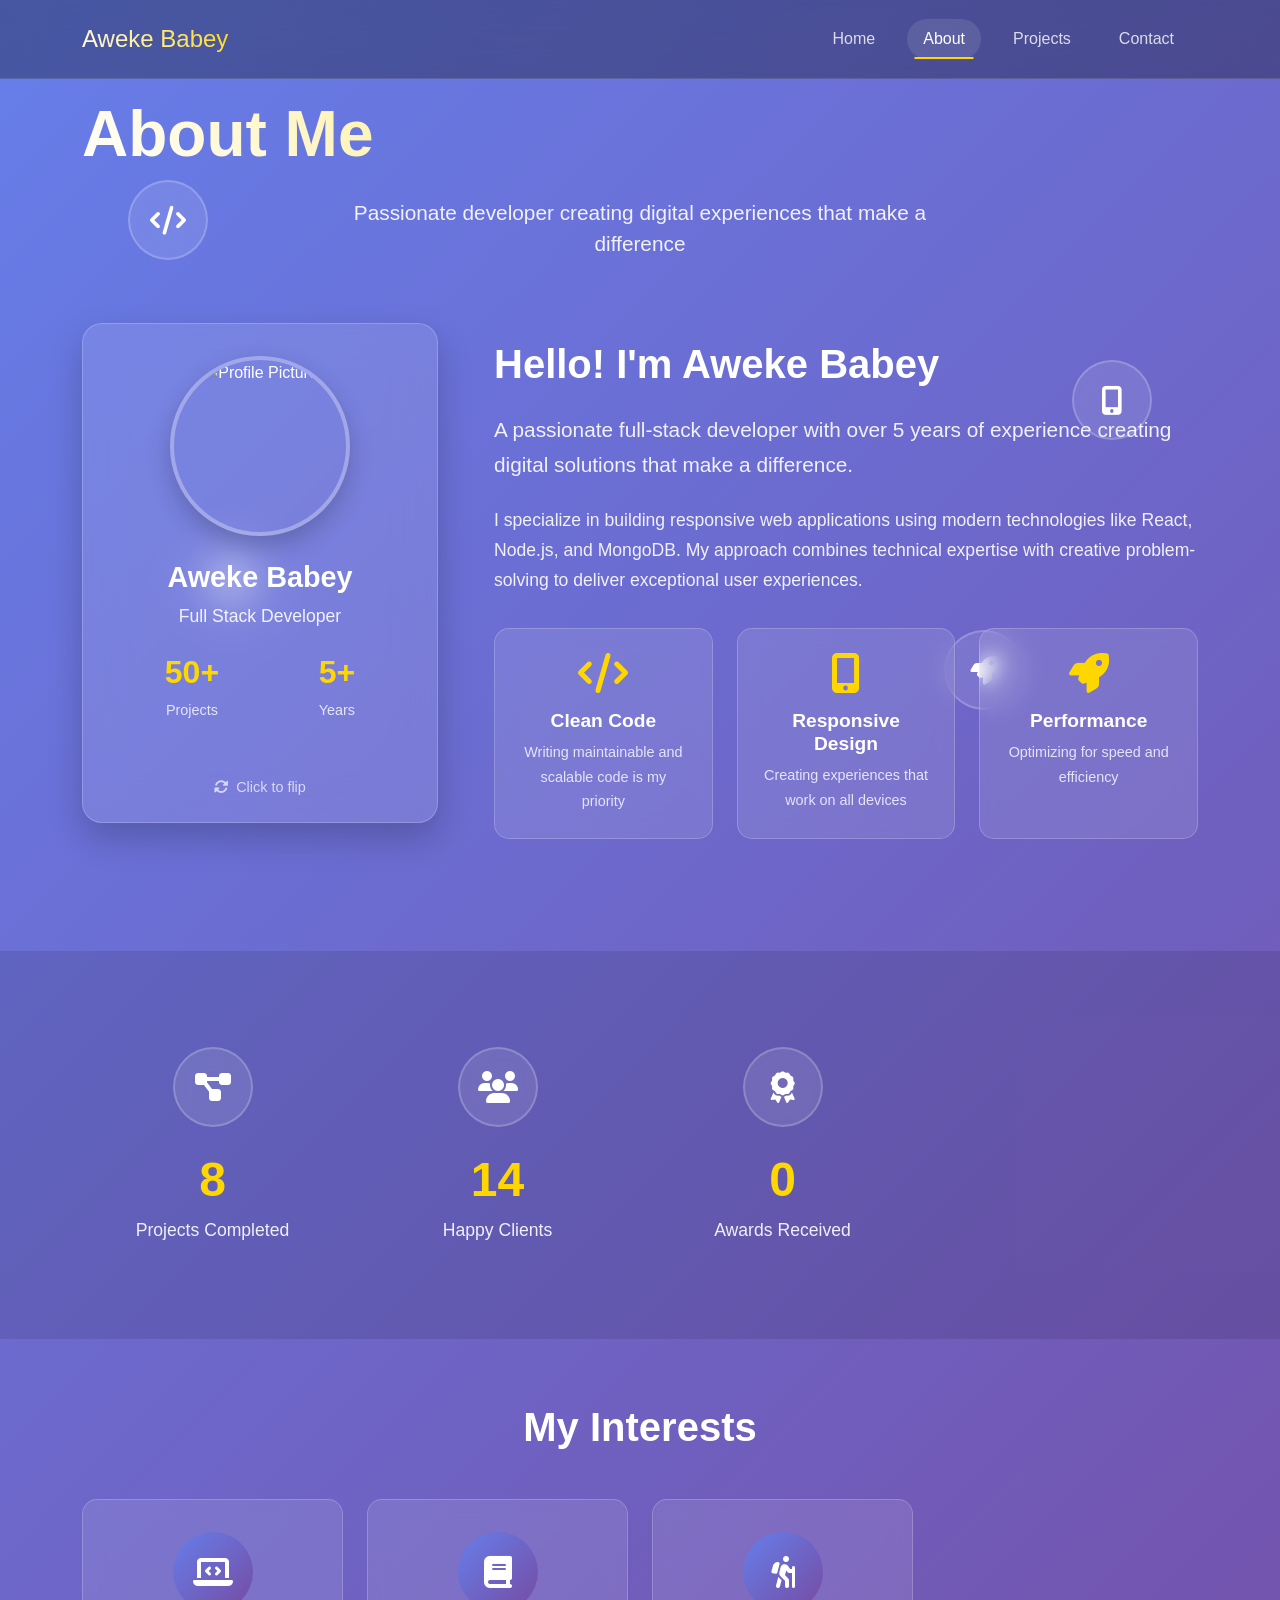
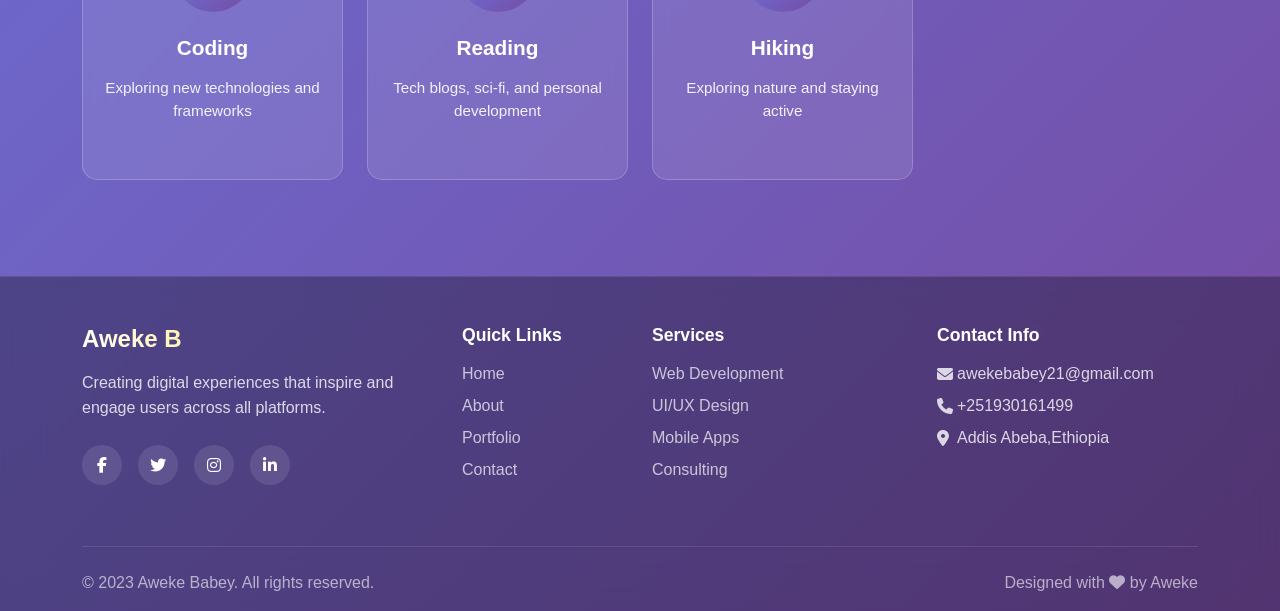
==== about.html @ 44562856 "Add files via upload" ====
<!DOCTYPE html>
<html lang="en">
<head>
    <meta charset="UTF-8">
    <meta name="viewport" content="width=device-width, initial-scale=1.0">
    <title>About Me - Portfolio</title>
    <link href="https://cdn.jsdelivr.net/npm/bootstrap@5.3.0/dist/css/bootstrap.min.css" rel="stylesheet">
    <link rel="stylesheet" href="https://cdnjs.cloudflare.com/ajax/libs/font-awesome/6.4.0/css/all.min.css">
    <link rel="stylesheet" href="assets/css/about.css">
</head>
<body>
    <!-- Navigation Menu -->
    <nav class="navbar navbar-expand-lg navbar-dark fixed-top">
        <div class="container">
            <a class="navbar-brand" href="index.html">Aweke Babey</a>
            <button class="navbar-toggler" type="button" data-bs-toggle="collapse" data-bs-target="#navbarNav">
                <span class="navbar-toggler-icon"></span>
            </button>
            <div class="collapse navbar-collapse" id="navbarNav">
                <ul class="navbar-nav ms-auto">
                    <li class="nav-item">
                        <a class="nav-link" href="index.html">Home</a>
                    </li>
                    <li class="nav-item">
                        <a class="nav-link active" href="about.html">About</a>
                    </li>
                    <li class="nav-item">
                        <a class="nav-link" href="projects.html">Projects</a>
                    </li>
                    <li class="nav-item">
                        <a class="nav-link" href="contact.html">Contact</a>
                    </li>
                </ul>
            </div>
        </div>
    </nav>

    <!-- Interactive Background -->
    <div class="about-bg">
        <div class="floating-contacts">
            <div class="contact-orb orb-1">
                <i class="fas fa-code"></i>
            </div>
            <div class="contact-orb orb-2">
                <i class="fas fa-palette"></i>
            </div>
            <div class="contact-orb orb-3">
                <i class="fas fa-mobile-alt"></i>
            </div>
            <div class="contact-orb orb-4">
                <i class="fas fa-rocket"></i>
            </div>
        </div>
    </div>

    <!-- About Hero Section -->
    <section class="about-main">
        <div class="container">
            <h1 class="about-title">About Me</h1>
            <p class="about-subtitle">Passionate developer creating digital experiences that make a difference</p>
            
            <!-- Profile Section with Flip Card -->
            <div class="row align-items-center profile-section">
                <div class="col-lg-4">
                    <div class="profile-card">
                        <div class="profile-card-inner">
                            <div class="profile-card-front">
                                <div class="profile-img">
                                    <img src="https://images.unsplash.com/photo-1507003211169-0a1dd7228f2d?ixlib=rb-4.0.3&ixid=M3wxMjA3fDB8MHxwaG90by1wYWdlfHx8fGVufDB8fHx8fA%3D%3D&auto=format&fit=crop&w=687&q=80" alt="Profile Picture">
                                </div>
                                <div class="profile-info">
                                    <h3>Aweke Babey</h3>
                                    <p>Full Stack Developer</p>
                                    <div class="profile-stats">
                                        <div class="stat">
                                            <h4>50+</h4>
                                            <p>Projects</p>
                                        </div>
                                        <div class="stat">
                                            <h4>5+</h4>
                                            <p>Years</p>
                                        </div>
                                    </div>
                                </div>
                                <div class="flip-indicator">
                                    <i class="fas fa-sync-alt"></i>
                                    <span>Click to flip</span>
                                </div>
                            </div>
                            <div class="profile-card-back">
                                <div class="back-content">
                                    <h3>Skills & Expertise</h3>
                                    <div class="skills-list">
                                        <div class="skill">
                                            <span>Frontend Development</span>
                                            <div class="skill-bar">
                                                <div class="skill-progress" data-width="90"></div>
                                            </div>
                                        </div>
                                        <div class="skill">
                                            <span>Backend Development</span>
                                            <div class="skill-bar">
                                                <div class="skill-progress" data-width="85"></div>
                                            </div>
                                        </div>
                                        <div class="skill">
                                            <span>UI/UX Design</span>
                                            <div class="skill-bar">
                                                <div class="skill-progress" data-width="80"></div>
                                            </div>
                                        </div>
                                        <div class="skill">
                                            <span>Database Management</span>
                                            <div class="skill-bar">
                                                <div class="skill-progress" data-width="75"></div>
                                            </div>
                                        </div>
                                    </div>
                                    <button class="flip-back">
                                        <i class="fas fa-arrow-left"></i>
                                        Back to Profile
                                    </button>
                                </div>
                            </div>
                        </div>
                    </div>
                </div>
                <div class="col-lg-8">
                    <div class="about-content">
                        <h2>Hello! I'm Aweke Babey</h2>
                        <p class="lead">A passionate full-stack developer with over 5 years of experience creating digital solutions that make a difference.</p>
                        <p>I specialize in building responsive web applications using modern technologies like React, Node.js, and MongoDB. My approach combines technical expertise with creative problem-solving to deliver exceptional user experiences.</p>
                        
                        <div class="about-highlights">
                            <div class="highlight">
                                <i class="fas fa-code"></i>
                                <h4>Clean Code</h4>
                                <p>Writing maintainable and scalable code is my priority</p>
                            </div>
                            <div class="highlight">
                                <i class="fas fa-mobile-alt"></i>
                                <h4>Responsive Design</h4>
                                <p>Creating experiences that work on all devices</p>
                            </div>
                            <div class="highlight">
                                <i class="fas fa-rocket"></i>
                                <h4>Performance</h4>
                                <p>Optimizing for speed and efficiency</p>
                            </div>
                        </div>
                    </div>
                </div>
            </div>
        </div>
    </section>

    <!-- Stats Section -->
    <section class="stats-section">
        <div class="container">
            <div class="row">
                <div class="col-md-3 col-6">
                    <div class="stat-item">
                        <div class="stat-icon">
                            <i class="fas fa-project-diagram"></i>
                        </div>
                        <h3 class="stat-number" data-count="20">0</h3>
                        <p>Projects Completed</p>
                    </div>
                </div>
                <div class="col-md-3 col-6">
                    <div class="stat-item">
                        <div class="stat-icon">
                            <i class="fas fa-users"></i>
                        </div>
                        <h3 class="stat-number" data-count="35">0</h3>
                        <p>Happy Clients</p>
                    </div>
                </div>
                
                <div class="col-md-3 col-6">
                    <div class="stat-item">
                        <div class="stat-icon">
                            <i class="fas fa-award"></i>
                        </div>
                        <h3 class="stat-number" data-count="0">0</h3>
                        <p>Awards Received</p>
                    </div>
                </div>
            </div>
        </div>
    </section>

    <!-- Interests Section -->
    <section class="interests-section">
        <div class="container">
            <h2 class="section-title">My Interests</h2>
            <div class="row">
                <div class="col-md-3 col-6">
                    <div class="interest-card">
                        <div class="interest-icon">
                            <i class="fas fa-laptop-code"></i>
                        </div>
                        <h4>Coding</h4>
                        <p>Exploring new technologies and frameworks</p>
                    </div>
                </div>
                <div class="col-md-3 col-6">
                    <div class="interest-card">
                        <div class="interest-icon">
                            <i class="fas fa-book"></i>
                        </div>
                        <h4>Reading</h4>
                        <p>Tech blogs, sci-fi, and personal development</p>
                    </div>
                </div>
                
                <div class="col-md-3 col-6">
                    <div class="interest-card">
                        <div class="interest-icon">
                            <i class="fas fa-hiking"></i>
                        </div>
                        <h4>Hiking</h4>
                        <p>Exploring nature and staying active</p>
                    </div>
                </div>
            </div>
        </div>
    </section>

    <!-- Footer -->
    <footer class="footer">
        <div class="container">
            <div class="row">
                <div class="col-lg-4 mb-4">
                    <h3 class="footer-brand">Aweke B</h3>
                    <p class="footer-text">Creating digital experiences that inspire and engage users across all platforms.</p>
                    <div class="footer-social">
                        <a href="#" class="footer-social-link"><i class="fab fa-facebook-f"></i></a>
                        <a href="#" class="footer-social-link"><i class="fab fa-twitter"></i></a>
                        <a href="#" class="footer-social-link"><i class="fab fa-instagram"></i></a>
                        <a href="#" class="footer-social-link"><i class="fab fa-linkedin-in"></i></a>
                    </div>
                </div>
                <div class="col-lg-2 col-6 mb-4">
                    <h5 class="footer-title">Quick Links</h5>
                    <ul class="footer-links">
                        <li><a href="index.html">Home</a></li>
                        <li><a href="about.html">About</a></li>
                        <li><a href="projects.html">Portfolio</a></li>
                        <li><a href="contact.html">Contact</a></li>
                    </ul>
                </div>
                <div class="col-lg-3 col-6 mb-4">
                    <h5 class="footer-title">Services</h5>
                    <ul class="footer-links">
                        <li><a href="#">Web Development</a></li>
                        <li><a href="#">UI/UX Design</a></li>
                        <li><a href="#">Mobile Apps</a></li>
                        <li><a href="#">Consulting</a></li>
                    </ul>
                </div>
                <div class="col-lg-3 mb-4">
                    <h5 class="footer-title">Contact Info</h5>
                    <div class="footer-contact">
                        <p><i class="fas fa-envelope"></i> awekebabey21@gmail.com</p>
                        <p><i class="fas fa-phone"></i> +251930161499</p>
                        <p><i class="fas fa-map-marker-alt"></i> Addis Abeba,Ethiopia</p>
                    </div>
                </div>
            </div>
            <div class="footer-bottom">
                <div class="row">
                    <div class="col-md-6">
                        <p>&copy; 2023 Aweke Babey. All rights reserved.</p>
                    </div>
                    <div class="col-md-6 text-md-end">
                        <p>Designed with <i class="fas fa-heart"></i> by Aweke</p>
                    </div>
                </div>
            </div>
        </div>
    </footer>

    <script src="https://cdn.jsdelivr.net/npm/bootstrap@5.3.0/dist/js/bootstrap.bundle.min.js"></script>
    <script src="assets/js/about.js"></script>
</body>
</html>
---- assets/css/about.css ----
/* About Page CSS - Consistent with Contact Page */
body {
    margin: 0;
    padding: 0;
    font-family: 'Segoe UI', Tahoma, Geneva, Verdana, sans-serif;
    background: linear-gradient(135deg, #667eea 0%, #764ba2 100%);
    color: white;
    overflow-x: hidden;
}

/* Navigation Menu - Same as Contact Page */
.navbar {
    background: rgba(0, 0, 0, 0.3) !important;
    backdrop-filter: blur(20px);
    padding: 1rem 0;
    border-bottom: 1px solid rgba(255, 255, 255, 0.1);
    transition: all 0.3s ease;
}

.navbar-brand {
    font-size: 1.5rem;
    background: linear-gradient(45deg, #fff, #ffd700);
    -webkit-background-clip: text;
    -webkit-text-fill-color: transparent;
    background-clip: text;
}

.navbar-nav .nav-link {
    color: rgba(255, 255, 255, 0.8) !important;
    font-weight: 500;
    margin: 0 0.5rem;
    padding: 0.5rem 1rem !important;
    border-radius: 25px;
    transition: all 0.3s ease;
    position: relative;
}

.navbar-nav .nav-link:hover,
.navbar-nav .nav-link.active {
    color: white !important;
    background: rgba(255, 255, 255, 0.1);
}

.navbar-nav .nav-link::after {
    content: '';
    position: absolute;
    bottom: 0;
    left: 50%;
    width: 0;
    height: 2px;
    background: #ffd700;
    transition: all 0.3s ease;
    transform: translateX(-50%);
}

.navbar-nav .nav-link:hover::after,
.navbar-nav .nav-link.active::after {
    width: 80%;
}

.navbar-toggler {
    border: 1px solid rgba(255, 255, 255, 0.3);
    padding: 0.25rem 0.5rem;
}

.navbar-toggler:focus {
    box-shadow: none;
}

/* Interactive Background - Same as Contact Page */
.about-bg {
    position: fixed;
    top: 0;
    left: 0;
    width: 100%;
    height: 100%;
    z-index: -1;
    overflow: hidden;
}

.floating-contacts {
    position: absolute;
    width: 100%;
    height: 100%;
}

.contact-orb {
    position: absolute;
    width: 80px;
    height: 80px;
    background: rgba(255, 255, 255, 0.1);
    border-radius: 50%;
    display: flex;
    align-items: center;
    justify-content: center;
    color: white;
    font-size: 1.8rem;
    backdrop-filter: blur(10px);
    border: 2px solid rgba(255, 255, 255, 0.2);
    animation: floatOrb 8s ease-in-out infinite;
    cursor: pointer;
    transition: all 0.4s ease;
}

.contact-orb:hover {
    background: rgba(255, 255, 255, 0.2);
    transform: scale(1.3);
    box-shadow: 0 10px 30px rgba(255, 255, 255, 0.3);
}

.orb-1 {
    top: 20%;
    left: 10%;
    animation-delay: 0s;
}

.orb-2 {
    top: 60%;
    left: 15%;
    animation-delay: 2s;
}

.orb-3 {
    top: 40%;
    right: 10%;
    animation-delay: 4s;
}

.orb-4 {
    top: 70%;
    right: 20%;
    animation-delay: 6s;
}

@keyframes floatOrb {
    0%, 100% {
        transform: translate(0, 0) rotate(0deg) scale(1);
    }
    25% {
        transform: translate(30px, -20px) rotate(90deg) scale(1.1);
    }
    50% {
        transform: translate(-20px, 30px) rotate(180deg) scale(0.9);
    }
    75% {
        transform: translate(20px, 20px) rotate(270deg) scale(1.05);
    }
}

/* About Main Section */
.about-main {
    padding: 6rem 1rem 2rem;
}

.about-title {
    font-size: 4rem;
    font-weight: 800;
    margin-bottom: 1.5rem;
    background: linear-gradient(45deg, #fff, #ffd700);
    -webkit-background-clip: text;
    -webkit-text-fill-color: transparent;
    background-clip: text;
    animation: glow 2s ease-in-out infinite alternate;
}

@keyframes glow {
    from {
        text-shadow: 0 0 20px rgba(255, 215, 0, 0.3);
    }
    to {
        text-shadow: 0 0 30px rgba(255, 215, 0, 0.6), 0 0 40px rgba(255, 215, 0, 0.4);
    }
}

.about-subtitle {
    font-size: 1.3rem;
    margin-bottom: 4rem;
    opacity: 0.9;
    max-width: 600px;
    margin-left: auto;
    margin-right: auto;
    text-align: center;
}

/* Profile Section */
/* Profile Section */
.profile-section {
    margin-bottom: 4rem;
}

.profile-card {
    perspective: 1000px;
    height: 500px;
    margin-bottom: 2rem;
}

.profile-card-inner {
    position: relative;
    width: 100%;
    height: 100%;
    text-align: center;
    transition: transform 0.6s ease-in-out;
    transform-style: preserve-3d;
}

/* HOVER EFFECT - Changed from click to hover */
.profile-card:hover .profile-card-inner {
    transform: rotateY(180deg);
}

.profile-card-front,
.profile-card-back {
    position: absolute;
    width: 100%;
    height: 100%;
    backface-visibility: hidden;
    border-radius: 20px;
    background: rgba(255, 255, 255, 0.1);
    backdrop-filter: blur(20px);
    border: 1px solid rgba(255, 255, 255, 0.2);
    padding: 2rem;
    box-shadow: 0 15px 35px rgba(0, 0, 0, 0.2);
}

.profile-card-back {
    transform: rotateY(180deg);
    display: flex;
    flex-direction: column;
    justify-content: center;
}

.profile-img {
    width: 180px;
    height: 180px;
    border-radius: 50%;
    overflow: hidden;
    margin: 0 auto 1.5rem;
    border: 4px solid rgba(255, 255, 255, 0.3);
    box-shadow: 0 10px 25px rgba(0, 0, 0, 0.2);
}

.profile-img img {
    width: 100%;
    height: 100%;
    object-fit: cover;
}

.profile-info h3 {
    font-size: 1.8rem;
    margin-bottom: 0.5rem;
    font-weight: 700;
}

.profile-info p {
    font-size: 1.1rem;
    opacity: 0.9;
    margin-bottom: 1.5rem;
}

.profile-stats {
    display: flex;
    justify-content: space-around;
    margin: 1.5rem 0;
}

.stat h4 {
    font-size: 2rem;
    margin-bottom: 0.5rem;
    font-weight: 700;
    color: #ffd700;
}

.stat p {
    font-size: 0.9rem;
    margin: 0;
    opacity: 0.8;
}

.flip-indicator {
    position: absolute;
    bottom: 1.5rem;
    left: 0;
    right: 0;
    display: flex;
    align-items: center;
    justify-content: center;
    gap: 0.5rem;
    opacity: 0.7;
    font-size: 0.9rem;
    transition: all 0.3s ease;
}

.profile-card:hover .flip-indicator {
    opacity: 0;
}

.back-content h3 {
    font-size: 1.5rem;
    margin-bottom: 1.5rem;
    font-weight: 600;
}

.skills-list {
    margin-bottom: 2rem;
}

.skill {
    margin-bottom: 1rem;
}

.skill span {
    display: block;
    margin-bottom: 0.5rem;
    font-weight: 500;
}

.skill-bar {
    height: 8px;
    background: rgba(255, 255, 255, 0.2);
    border-radius: 4px;
    overflow: hidden;
}

.skill-progress {
    height: 100%;
    background: linear-gradient(90deg, #ffd700, #ff6b6b);
    border-radius: 4px;
    width: 0;
    transition: width 1.5s ease-in-out;
}

/* Remove the flip-back button since we're using hover */
.flip-back {
    display: none;
}

.flip-back:hover {
    background: rgba(255, 255, 255, 0.3);
    border-color: rgba(255, 255, 255, 0.5);
    transform: translateY(-2px);
}

.about-content {
    padding-left: 2rem;
}

.about-content h2 {
    font-size: 2.5rem;
    margin-bottom: 1.5rem;
    font-weight: 700;
}

.about-content .lead {
    font-size: 1.3rem;
    margin-bottom: 1.5rem;
    opacity: 0.9;
}

.about-content p {
    font-size: 1.1rem;
    line-height: 1.7;
    margin-bottom: 2rem;
    opacity: 0.9;
}

.about-highlights {
    display: grid;
    grid-template-columns: repeat(auto-fit, minmax(200px, 1fr));
    gap: 1.5rem;
    margin-top: 2rem;
}

.highlight {
    text-align: center;
    padding: 1.5rem;
    background: rgba(255, 255, 255, 0.1);
    backdrop-filter: blur(10px);
    border-radius: 15px;
    border: 1px solid rgba(255, 255, 255, 0.2);
    transition: all 0.3s ease;
}

.highlight:hover {
    transform: translateY(-5px);
    background: rgba(255, 255, 255, 0.15);
}

.highlight i {
    font-size: 2.5rem;
    margin-bottom: 1rem;
    color: #ffd700;
}

.highlight h4 {
    font-size: 1.2rem;
    margin-bottom: 0.5rem;
    font-weight: 600;
}

.highlight p {
    font-size: 0.9rem;
    margin: 0;
    opacity: 0.8;
}

/* Stats Section */
.stats-section {
    padding: 4rem 0;
    background: rgba(0, 0, 0, 0.1);
}

.stat-item {
    text-align: center;
    padding: 2rem 1rem;
}

.stat-icon {
    width: 80px;
    height: 80px;
    border-radius: 50%;
    display: flex;
    align-items: center;
    justify-content: center;
    margin: 0 auto 1.5rem;
    font-size: 2rem;
    background: rgba(255, 255, 255, 0.1);
    backdrop-filter: blur(10px);
    border: 2px solid rgba(255, 255, 255, 0.2);
    transition: all 0.3s ease;
}

.stat-item:hover .stat-icon {
    transform: scale(1.1);
    background: rgba(255, 255, 255, 0.2);
}

.stat-number {
    font-size: 3rem;
    font-weight: 700;
    margin-bottom: 0.5rem;
    color: #ffd700;
}

.stat-item p {
    font-size: 1.1rem;
    opacity: 0.9;
    margin: 0;
}

/* Interests Section */
.interests-section {
    padding: 4rem 0;
}

.section-title {
    font-size: 2.5rem;
    text-align: center;
    margin-bottom: 3rem;
    font-weight: 700;
}

.interest-card {
    text-align: center;
    padding: 2rem 1rem;
    background: rgba(255, 255, 255, 0.1);
    backdrop-filter: blur(10px);
    border: 1px solid rgba(255, 255, 255, 0.2);
    border-radius: 15px;
    margin-bottom: 1.5rem;
    transition: all 0.3s ease;
    height: 100%;
}

.interest-card:hover {
    transform: translateY(-10px);
    background: rgba(255, 255, 255, 0.15);
    box-shadow: 0 15px 30px rgba(0, 0, 0, 0.2);
}

.interest-icon {
    width: 80px;
    height: 80px;
    border-radius: 50%;
    display: flex;
    align-items: center;
    justify-content: center;
    margin: 0 auto 1.5rem;
    font-size: 2rem;
    background: linear-gradient(135deg, #667eea, #764ba2);
    transition: all 0.3s ease;
}

.interest-card:hover .interest-icon {
    transform: scale(1.1) rotate(5deg);
}

.interest-card h4 {
    font-size: 1.3rem;
    margin-bottom: 1rem;
    font-weight: 600;
}

.interest-card p {
    font-size: 0.95rem;
    opacity: 0.9;
    margin: 0;
}

/* Footer - Same as Contact Page */
.footer {
    background: rgba(0, 0, 0, 0.3);
    backdrop-filter: blur(20px);
    border-top: 1px solid rgba(255, 255, 255, 0.1);
    padding: 3rem 0 1rem;
    margin-top: 2rem;
}

.footer-brand {
    font-size: 1.5rem;
    font-weight: 700;
    background: linear-gradient(45deg, #fff, #ffd700);
    -webkit-background-clip: text;
    -webkit-text-fill-color: transparent;
    background-clip: text;
    margin-bottom: 1rem;
}

.footer-text {
    color: rgba(255, 255, 255, 0.8);
    line-height: 1.6;
    margin-bottom: 1.5rem;
}

.footer-social {
    display: flex;
    gap: 1rem;
}

.footer-social-link {
    width: 40px;
    height: 40px;
    background: rgba(255, 255, 255, 0.1);
    border-radius: 50%;
    display: flex;
    align-items: center;
    justify-content: center;
    color: white;
    text-decoration: none;
    transition: all 0.3s ease;
}

.footer-social-link:hover {
    background: rgba(255, 255, 255, 0.2);
    transform: translateY(-3px);
}

.footer-title {
    color: white;
    font-weight: 600;
    margin-bottom: 1rem;
    font-size: 1.1rem;
}

.footer-links {
    list-style: none;
    padding: 0;
    margin: 0;
}

.footer-links li {
    margin-bottom: 0.5rem;
}

.footer-links a {
    color: rgba(255, 255, 255, 0.7);
    text-decoration: none;
    transition: all 0.3s ease;
}

.footer-links a:hover {
    color: white;
    padding-left: 5px;
}

.footer-contact p {
    color: rgba(255, 255, 255, 0.8);
    margin-bottom: 0.5rem;
    display: flex;
    align-items: center;
}

.footer-contact i {
    width: 20px;
}

.footer-bottom {
    border-top: 1px solid rgba(255, 255, 255, 0.1);
    padding-top: 1.5rem;
    margin-top: 2rem;
}

.footer-bottom p {
    color: rgba(255, 255, 255, 0.6);
    margin: 0;
}

/* Responsive Design */
@media (max-width: 768px) {
    .about-title {
        font-size: 2.5rem;
    }
    
    .about-subtitle {
        font-size: 1.1rem;
    }
    
    .profile-card {
        height: 450px;
        margin-bottom: 3rem;
    }
    
    .about-content {
        padding-left: 0;
        text-align: center;
    }
    
    .about-content h2 {
        font-size: 2rem;
    }
    
    .about-highlights {
        grid-template-columns: 1fr;
    }
    
    .contact-orb {
        width: 60px;
        height: 60px;
        font-size: 1.5rem;
    }
    
    .section-title {
        font-size: 2rem;
    }
    
    .footer {
        text-align: center;
    }
    
    .footer-social {
        justify-content: center;
    }
}

@media (max-width: 480px) {
    .about-title {
        font-size: 2rem;
    }
    
    .profile-card {
        height: 400px;
    }
    
    .profile-img {
        width: 140px;
        height: 140px;
    }
    
    .stat-number {
        font-size: 2.5rem;
    }
    
    .navbar-nav .nav-link {
        text-align: center;
        margin: 0.25rem 0;
    }
}
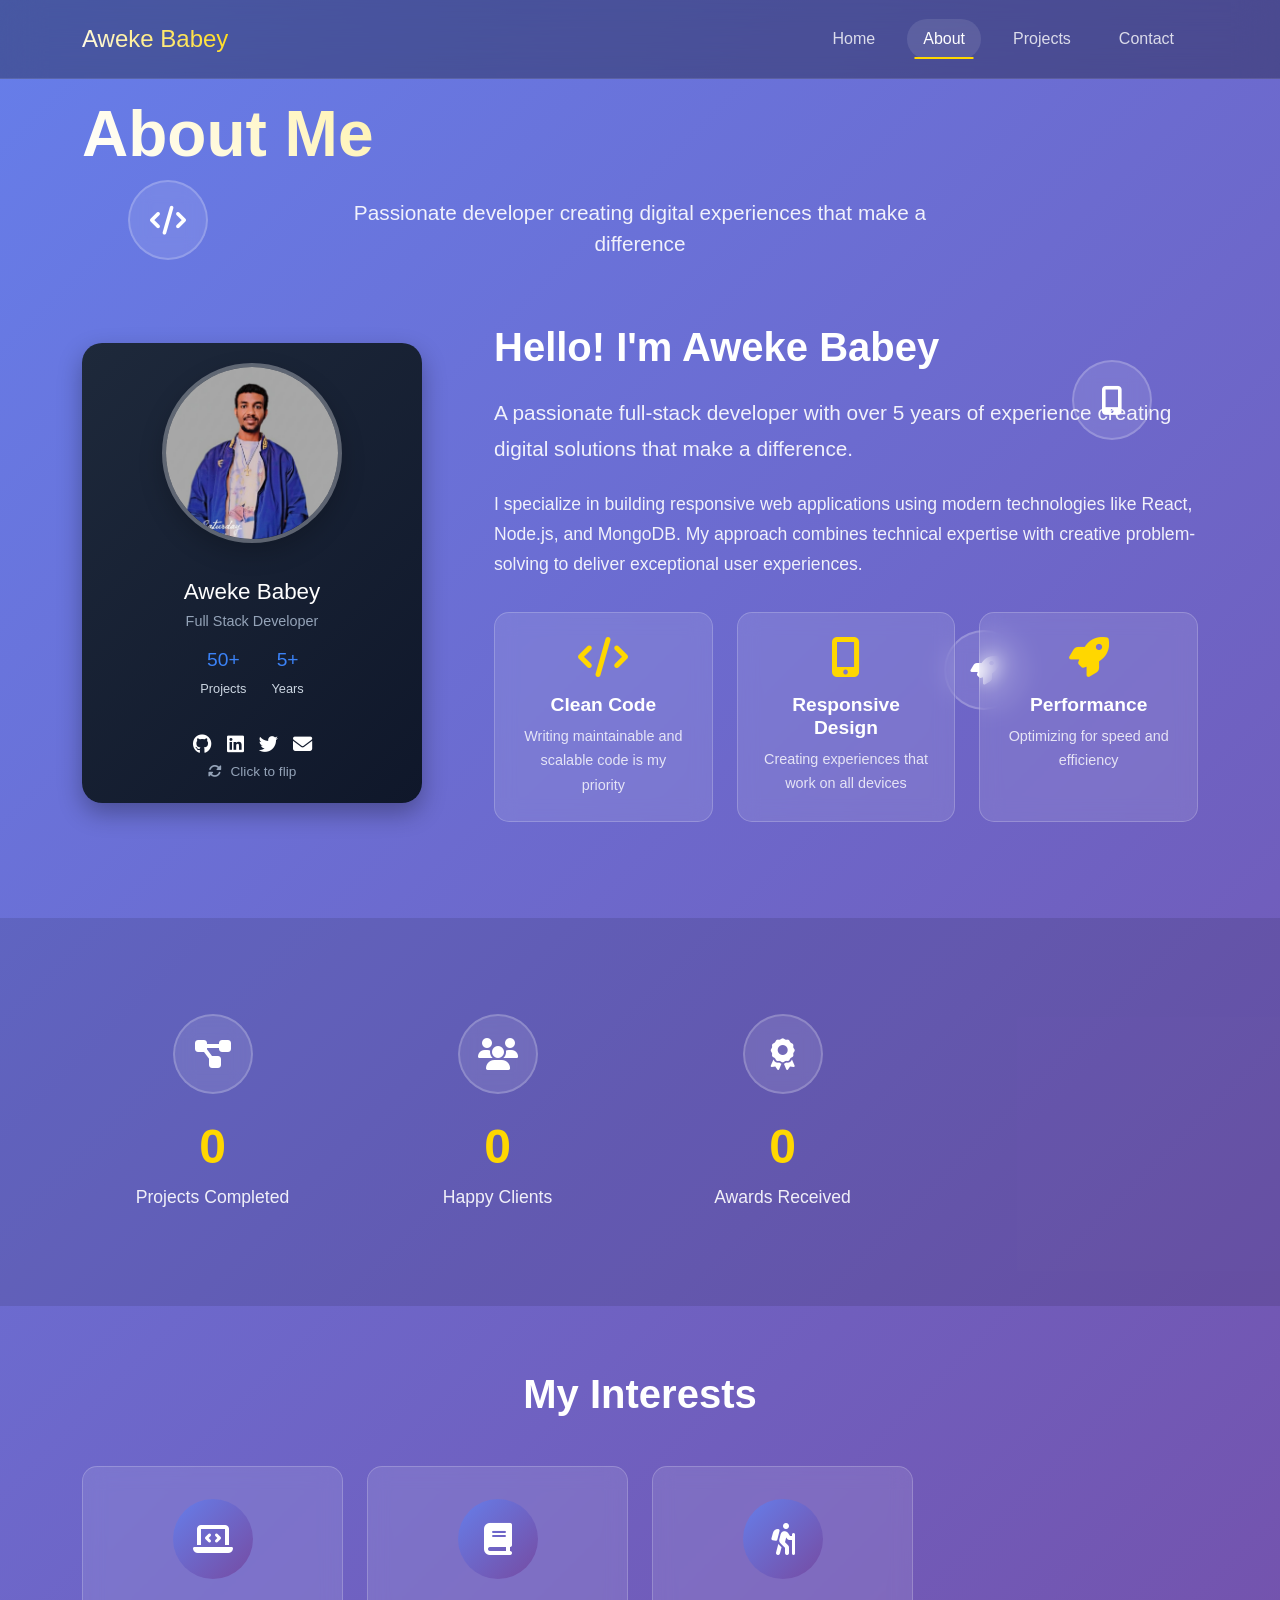
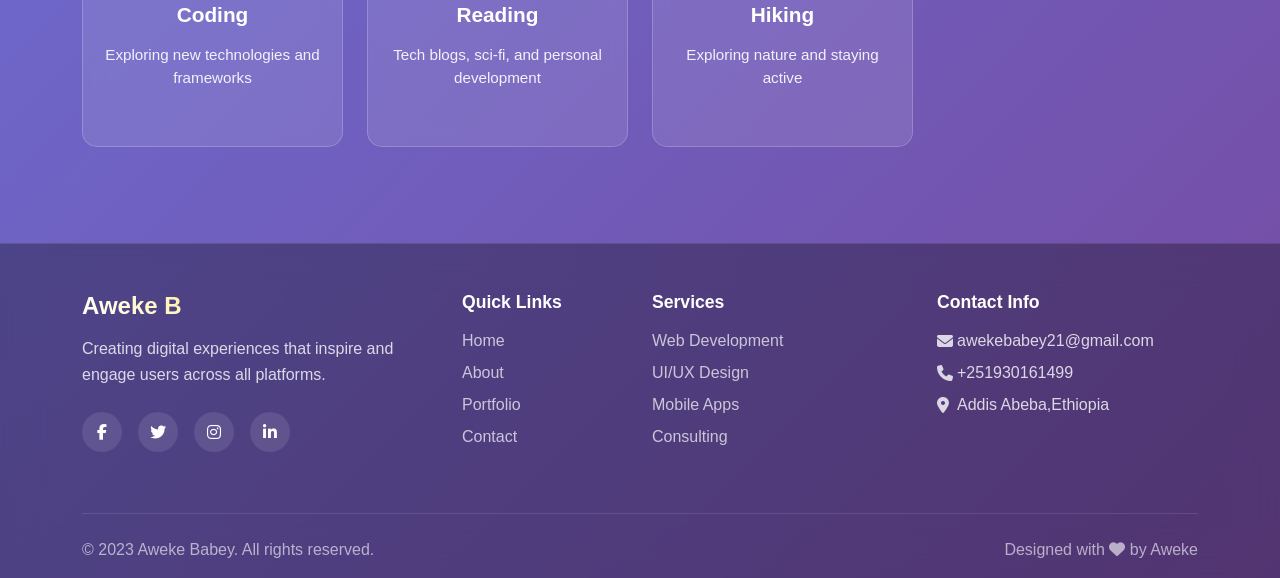
==== commit eff25e15: "update the aboute page profile card" ====
--- a/about.html
+++ b/about.html
@@ -7,6 +7,11 @@
     <link href="https://cdn.jsdelivr.net/npm/bootstrap@5.3.0/dist/css/bootstrap.min.css" rel="stylesheet">
     <link rel="stylesheet" href="https://cdnjs.cloudflare.com/ajax/libs/font-awesome/6.4.0/css/all.min.css">
     <link rel="stylesheet" href="assets/css/about.css">
+    <style>
+    
+
+    
+  </style>
 </head>
 <body>
     <!-- Navigation Menu -->
@@ -62,68 +67,71 @@
             <!-- Profile Section with Flip Card -->
             <div class="row align-items-center profile-section">
                 <div class="col-lg-4">
-                    <div class="profile-card">
-                        <div class="profile-card-inner">
-                            <div class="profile-card-front">
-                                <div class="profile-img">
-                                    <img src="https://images.unsplash.com/photo-1507003211169-0a1dd7228f2d?ixlib=rb-4.0.3&ixid=M3wxMjA3fDB8MHxwaG90by1wYWdlfHx8fGVufDB8fHx8fA%3D%3D&auto=format&fit=crop&w=687&q=80" alt="Profile Picture">
-                                </div>
-                                <div class="profile-info">
-                                    <h3>Aweke Babey</h3>
-                                    <p>Full Stack Developer</p>
-                                    <div class="profile-stats">
-                                        <div class="stat">
-                                            <h4>50+</h4>
-                                            <p>Projects</p>
-                                        </div>
-                                        <div class="stat">
-                                            <h4>5+</h4>
-                                            <p>Years</p>
-                                        </div>
-                                    </div>
-                                </div>
-                                <div class="flip-indicator">
-                                    <i class="fas fa-sync-alt"></i>
-                                    <span>Click to flip</span>
-                                </div>
-                            </div>
-                            <div class="profile-card-back">
-                                <div class="back-content">
-                                    <h3>Skills & Expertise</h3>
-                                    <div class="skills-list">
-                                        <div class="skill">
-                                            <span>Frontend Development</span>
-                                            <div class="skill-bar">
-                                                <div class="skill-progress" data-width="90"></div>
-                                            </div>
-                                        </div>
-                                        <div class="skill">
-                                            <span>Backend Development</span>
-                                            <div class="skill-bar">
-                                                <div class="skill-progress" data-width="85"></div>
-                                            </div>
-                                        </div>
-                                        <div class="skill">
-                                            <span>UI/UX Design</span>
-                                            <div class="skill-bar">
-                                                <div class="skill-progress" data-width="80"></div>
-                                            </div>
-                                        </div>
-                                        <div class="skill">
-                                            <span>Database Management</span>
-                                            <div class="skill-bar">
-                                                <div class="skill-progress" data-width="75"></div>
-                                            </div>
-                                        </div>
-                                    </div>
-                                    <button class="flip-back">
-                                        <i class="fas fa-arrow-left"></i>
-                                        Back to Profile
-                                    </button>
-                                </div>
-                            </div>
-                        </div>
-                    </div>
+                     <div class="profile-card" id="profileCard">
+    <div class="profile-card-inner">
+      <!-- FRONT -->
+      <div class="profile-card-front">
+        <div class="profile-img">
+          <img src="assets/images/ab.jpg" alt="Profile Picture">
+        </div>
+        <div class="profile-info">
+          <h3>Aweke Babey</h3>
+          <p>Full Stack Developer</p>
+          <div class="profile-stats">
+            <div class="stat">
+              <h4>50+</h4>
+              <p>Projects</p>
+            </div>
+            <div class="stat">
+              <h4>5+</h4>
+              <p>Years</p>
+            </div>
+          </div>
+        </div>
+        <div class="social-links">
+          <a href="#"><i class="fab fa-github"></i></a>
+          <a href="#"><i class="fab fa-linkedin"></i></a>
+          <a href="#"><i class="fab fa-twitter"></i></a>
+          <a href="#"><i class="fas fa-envelope"></i></a>
+        </div>
+        <div class="flip-indicator">
+          <i class="fas fa-sync-alt"></i> Click to flip
+        </div>
+      </div>
+
+      <!-- BACK -->
+      <div class="profile-card-back">
+        <div class="back-content">
+          <h3>Skills & Expertise</h3>
+          <div class="skills-list">
+            <div class="skill">
+              <span>Frontend Development</span>
+              <div class="skill-bar"><div class="skill-progress" data-width="90%"></div></div>
+            </div>
+            <div class="skill">
+              <span>Backend Development</span>
+              <div class="skill-bar"><div class="skill-progress" data-width="85%"></div></div>
+            </div>
+            <div class="skill">
+              <span>UI/UX Design</span>
+              <div class="skill-bar"><div class="skill-progress" data-width="80%"></div></div>
+            </div>
+            <div class="skill">
+              <span>Database Management</span>
+              <div class="skill-bar"><div class="skill-progress" data-width="75%"></div></div>
+            </div>
+            <div class="skill">
+              <span>API Integration</span>
+              <div class="skill-bar"><div class="skill-progress" data-width="70%"></div></div>
+            </div>
+          </div>
+          <button class="flip-back">
+            <i class="fas fa-arrow-left"></i> Back to Profile
+          </button>
+        </div>
+      </div>
+    </div>
+  </div>
                 </div>
                 <div class="col-lg-8">
                     <div class="about-content">
@@ -280,7 +288,26 @@
             </div>
         </div>
     </footer>
-
+<script>
+    const profileCard = document.getElementById('profileCard');
+    const flipBackButton = document.querySelector('.flip-back');
+    const skillBars = document.querySelectorAll('.skill-progress');
+
+    profileCard.addEventListener('click', () => {
+      profileCard.classList.toggle('flipped');
+      if (profileCard.classList.contains('flipped')) {
+        skillBars.forEach(bar => {
+          bar.style.width = bar.getAttribute('data-width');
+        });
+      }
+    });
+
+    flipBackButton.addEventListener('click', (e) => {
+      e.stopPropagation();
+      profileCard.classList.remove('flipped');
+      skillBars.forEach(bar => bar.style.width = '0');
+    });
+  </script>
     <script src="https://cdn.jsdelivr.net/npm/bootstrap@5.3.0/dist/js/bootstrap.bundle.min.js"></script>
     <script src="assets/js/about.js"></script>
 </body>
--- a/assets/css/about.css
+++ b/assets/css/about.css
@@ -189,47 +189,46 @@
 }
 
 .profile-card {
-    perspective: 1000px;
-    height: 500px;
-    margin-bottom: 2rem;
-}
-
-.profile-card-inner {
-    position: relative;
-    width: 100%;
-    height: 100%;
-    text-align: center;
-    transition: transform 0.6s ease-in-out;
-    transform-style: preserve-3d;
-}
-
-/* HOVER EFFECT - Changed from click to hover */
-.profile-card:hover .profile-card-inner {
-    transform: rotateY(180deg);
-}
-
-.profile-card-front,
-.profile-card-back {
-    position: absolute;
-    width: 100%;
-    height: 100%;
-    backface-visibility: hidden;
-    border-radius: 20px;
-    background: rgba(255, 255, 255, 0.1);
-    backdrop-filter: blur(20px);
-    border: 1px solid rgba(255, 255, 255, 0.2);
-    padding: 2rem;
-    box-shadow: 0 15px 35px rgba(0, 0, 0, 0.2);
-}
-
-.profile-card-back {
-    transform: rotateY(180deg);
-    display: flex;
-    flex-direction: column;
-    justify-content: center;
-}
-
-.profile-img {
+      width: 340px;
+      height: 460px;
+      perspective: 1000px;
+    }
+
+    .profile-card-inner {
+      position: relative;
+      width: 100%;
+      height: 100%;
+      transition: transform 0.9s;
+      transform-style: preserve-3d;
+      cursor: pointer;
+    }
+
+    .profile-card.flipped .profile-card-inner {
+      transform: rotateY(180deg);
+    }
+
+    .profile-card-front,
+    .profile-card-back {
+      position: absolute;
+      width: 100%;
+      height: 100%;
+      border-radius: 20px;
+      box-shadow: 0 10px 25px rgba(0,0,0,0.3);
+      backface-visibility: hidden;
+      overflow: hidden;
+    }
+
+    .profile-card-front {
+      background: linear-gradient(135deg, #1e293b, #0f172a);
+      display: flex;
+      flex-direction: column;
+      align-items: center;
+      justify-content: space-between;
+      padding: 20px;
+      text-align: center;
+    }
+
+   .profile-img {
     width: 180px;
     height: 180px;
     border-radius: 50%;
@@ -244,102 +243,113 @@
     height: 100%;
     object-fit: cover;
 }
-
-.profile-info h3 {
-    font-size: 1.8rem;
-    margin-bottom: 0.5rem;
-    font-weight: 700;
-}
-
-.profile-info p {
-    font-size: 1.1rem;
-    opacity: 0.9;
-    margin-bottom: 1.5rem;
-}
-
-.profile-stats {
-    display: flex;
-    justify-content: space-around;
-    margin: 1.5rem 0;
-}
-
-.stat h4 {
-    font-size: 2rem;
-    margin-bottom: 0.5rem;
-    font-weight: 700;
-    color: #ffd700;
-}
-
-.stat p {
-    font-size: 0.9rem;
-    margin: 0;
-    opacity: 0.8;
-}
-
-.flip-indicator {
-    position: absolute;
-    bottom: 1.5rem;
-    left: 0;
-    right: 0;
-    display: flex;
-    align-items: center;
-    justify-content: center;
-    gap: 0.5rem;
-    opacity: 0.7;
-    font-size: 0.9rem;
-    transition: all 0.3s ease;
-}
-
-.profile-card:hover .flip-indicator {
-    opacity: 0;
-}
-
-.back-content h3 {
-    font-size: 1.5rem;
-    margin-bottom: 1.5rem;
-    font-weight: 600;
-}
-
-.skills-list {
-    margin-bottom: 2rem;
-}
-
-.skill {
-    margin-bottom: 1rem;
-}
-
-.skill span {
-    display: block;
-    margin-bottom: 0.5rem;
-    font-weight: 500;
-}
-
-.skill-bar {
-    height: 8px;
-    background: rgba(255, 255, 255, 0.2);
-    border-radius: 4px;
-    overflow: hidden;
-}
-
-.skill-progress {
-    height: 100%;
-    background: linear-gradient(90deg, #ffd700, #ff6b6b);
-    border-radius: 4px;
-    width: 0;
-    transition: width 1.5s ease-in-out;
-}
-
-/* Remove the flip-back button since we're using hover */
-.flip-back {
-    display: none;
-}
-
-.flip-back:hover {
-    background: rgba(255, 255, 255, 0.3);
-    border-color: rgba(255, 255, 255, 0.5);
-    transform: translateY(-2px);
-}
-
+    .profile-info h3 {
+      margin: 10px 0 5px;
+      font-size: 1.4rem;
+      color: #fff;
+    }
+
+    .profile-info p {
+      font-size: 0.9rem;
+      color: #94a3b8;
+    }
+
+    .profile-stats {
+      display: flex;
+      justify-content: center;
+      gap: 25px;
+      margin-top: 15px;
+    }
+
+    .stat h4 {
+      font-size: 1.2rem;
+      color: #3b82f6;
+    }
+
+    .stat p {
+      font-size: 0.8rem;
+      color: #cbd5e1;
+    }
+
+    .flip-indicator {
+      font-size: 0.85rem;
+      color: #94a3b8;
+    }
+
+    .flip-indicator i {
+      margin-right: 5px;
+    }
+
+    /* Back */
+    .profile-card-back {
+      background: linear-gradient(135deg, #1e293b, #3b82f6);
+      transform: rotateY(180deg);
+      padding: 25px;
+    }
+
+    .profile-card-back h3 {
+      text-align: center;
+      margin-bottom: 15px;
+      color: #fff;
+    }
+
+    .skills-list {
+      display: flex;
+      flex-direction: column;
+      gap: 10px;
+    }
+
+    .skill {
+      font-size: 0.9rem;
+    }
+
+    .skill-bar {
+      background: #334155;
+      border-radius: 10px;
+      overflow: hidden;
+      height: 8px;
+      margin-top: 4px;
+    }
+
+    .skill-progress {
+      height: 8px;
+      background: #3b82f6;
+      width: 0;
+      border-radius: 10px;
+      transition: width 1s ease;
+    }
+
+    .social-links {
+      display: flex;
+      justify-content: center;
+      gap: 15px;
+      margin-top: 15px;
+    }
+
+    .social-links a {
+      color: #fff;
+      font-size: 1.2rem;
+      transition: 0.3s;
+    }
+
+    .social-links a:hover {
+      color: #38bdf8;
+    }
+
+    .flip-back {
+      margin-top: 20px;
+      background: #0f172a;
+      border: none;
+      color: #fff;
+      padding: 8px 16px;
+      border-radius: 8px;
+      cursor: pointer;
+      transition: background 0.3s;
+    }
+
+    .flip-back:hover {
+      background: #3b82f6;
+    }
 .about-content {
     padding-left: 2rem;
 }
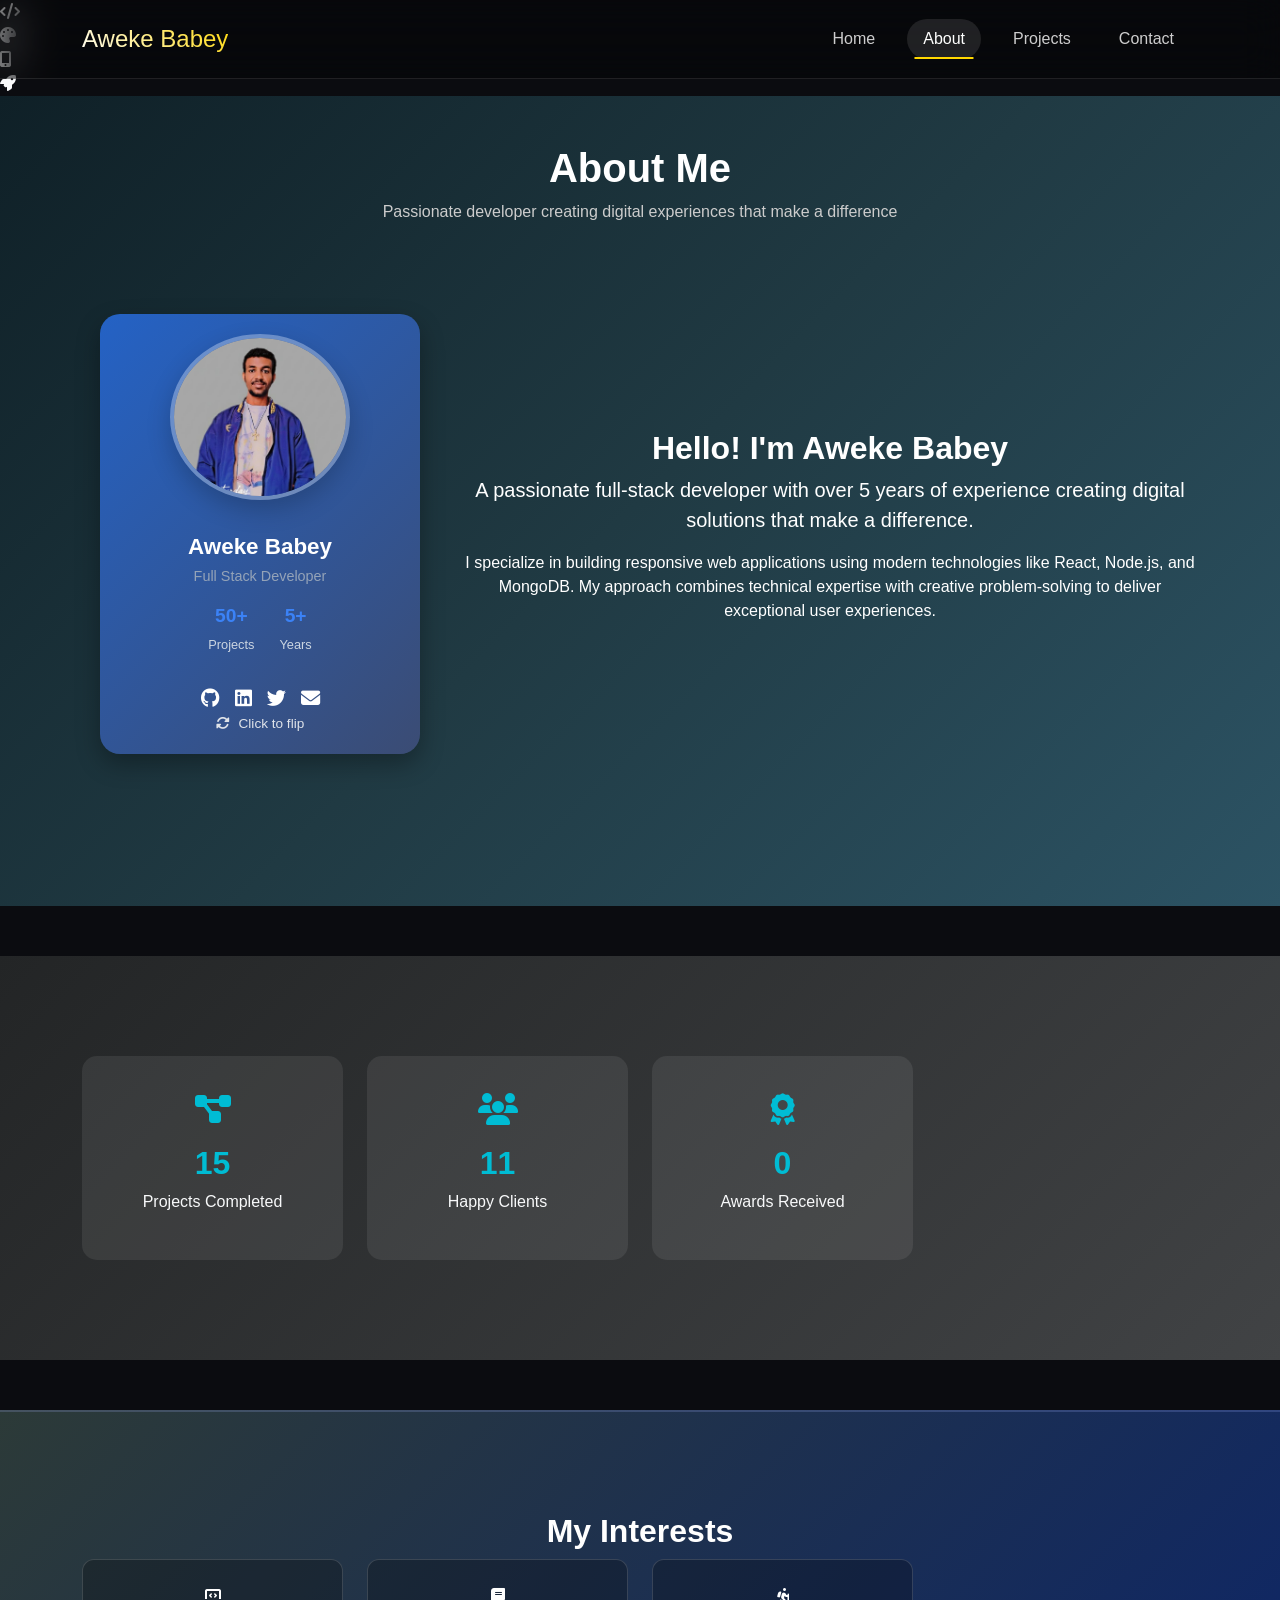
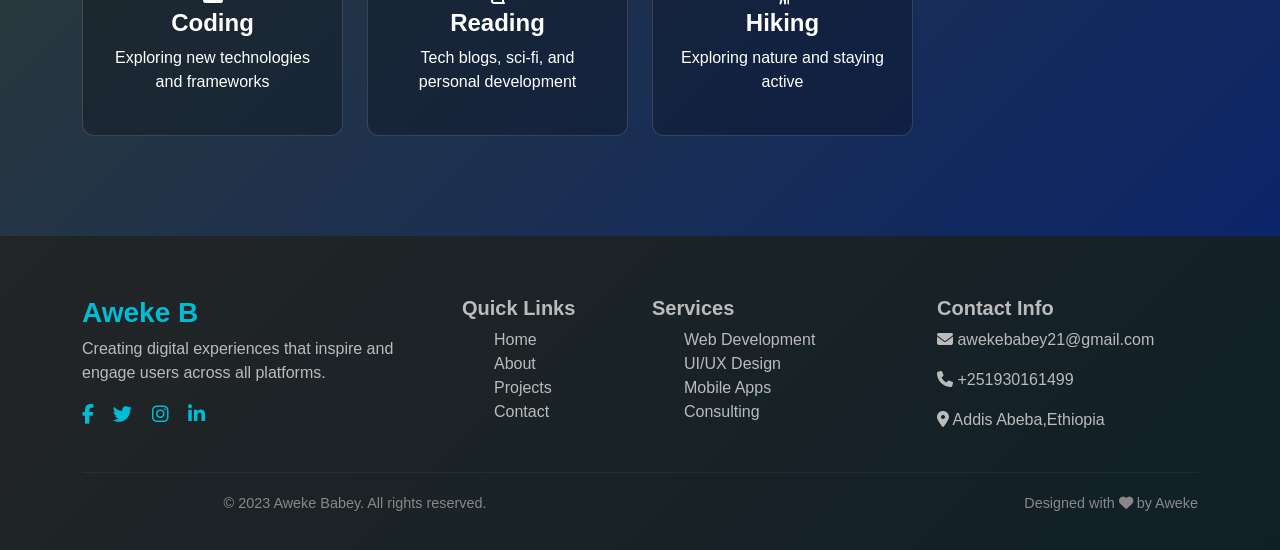
==== commit 8f693032: "change background color" ====
--- a/about.html
+++ b/about.html
@@ -59,108 +59,91 @@
     </div>
 
     <!-- About Hero Section -->
-    <section class="about-main">
-        <div class="container">
-            <h1 class="about-title">About Me</h1>
-            <p class="about-subtitle">Passionate developer creating digital experiences that make a difference</p>
-            
-            <!-- Profile Section with Flip Card -->
-            <div class="row align-items-center profile-section">
-                <div class="col-lg-4">
-                     <div class="profile-card" id="profileCard">
-    <div class="profile-card-inner">
-      <!-- FRONT -->
-      <div class="profile-card-front">
-        <div class="profile-img">
-          <img src="assets/images/ab.jpg" alt="Profile Picture">
-        </div>
-        <div class="profile-info">
-          <h3>Aweke Babey</h3>
-          <p>Full Stack Developer</p>
-          <div class="profile-stats">
-            <div class="stat">
-              <h4>50+</h4>
-              <p>Projects</p>
-            </div>
-            <div class="stat">
-              <h4>5+</h4>
-              <p>Years</p>
+    <section class="about-main py-5">
+  <div class="container">
+    <h1 class="about-title">About Me</h1>
+    <p class="about-subtitle">Passionate developer creating digital experiences that make a difference</p>
+    
+    <div class="row align-items-center profile-section">
+      <div class="col-lg-4">
+        <div class="profile-card" id="profileCard">
+          <div class="profile-card-inner">
+            <!-- FRONT -->
+            <div class="profile-card-front">
+              <div class="profile-img">
+                <img src="assets/images/ab.jpg" alt="Profile Picture">
+              </div>
+              <div class="profile-info">
+                <h3>Aweke Babey</h3>
+                <p>Full Stack Developer</p>
+                <div class="profile-stats">
+                  <div class="stat">
+                    <h4>50+</h4>
+                    <p>Projects</p>
+                  </div>
+                  <div class="stat">
+                    <h4>5+</h4>
+                    <p>Years</p>
+                  </div>
+                </div>
+              </div>
+              <div class="social-links">
+                <a href="#"><i class="fab fa-github"></i></a>
+                <a href="#"><i class="fab fa-linkedin"></i></a>
+                <a href="#"><i class="fab fa-twitter"></i></a>
+                <a href="#"><i class="fas fa-envelope"></i></a>
+              </div>
+              <div class="flip-indicator">
+                <i class="fas fa-sync-alt"></i> Click to flip
+              </div>
+            </div>
+
+            <!-- BACK -->
+            <div class="profile-card-back">
+              <div class="back-content">
+                <h3>Skills & Expertise</h3>
+                <div class="skills-list">
+                  <div class="skill">
+                    <span>Frontend Development</span>
+                    <div class="skill-bar"><div class="skill-progress" data-width="90%"></div></div>
+                  </div>
+                  <div class="skill">
+                    <span>Backend Development</span>
+                    <div class="skill-bar"><div class="skill-progress" data-width="85%"></div></div>
+                  </div>
+                  <div class="skill">
+                    <span>UI/UX Design</span>
+                    <div class="skill-bar"><div class="skill-progress" data-width="80%"></div></div>
+                  </div>
+                  <div class="skill">
+                    <span>Database Management</span>
+                    <div class="skill-bar"><div class="skill-progress" data-width="75%"></div></div>
+                  </div>
+                  <div class="skill">
+                    <span>API Integration</span>
+                    <div class="skill-bar"><div class="skill-progress" data-width="70%"></div></div>
+                  </div>
+                </div>
+                <button class="flip-back">
+                  <i class="fas fa-arrow-left"></i> Back to Profile
+                </button>
+              </div>
             </div>
           </div>
         </div>
-        <div class="social-links">
-          <a href="#"><i class="fab fa-github"></i></a>
-          <a href="#"><i class="fab fa-linkedin"></i></a>
-          <a href="#"><i class="fab fa-twitter"></i></a>
-          <a href="#"><i class="fas fa-envelope"></i></a>
-        </div>
-        <div class="flip-indicator">
-          <i class="fas fa-sync-alt"></i> Click to flip
-        </div>
       </div>
 
-      <!-- BACK -->
-      <div class="profile-card-back">
-        <div class="back-content">
-          <h3>Skills & Expertise</h3>
-          <div class="skills-list">
-            <div class="skill">
-              <span>Frontend Development</span>
-              <div class="skill-bar"><div class="skill-progress" data-width="90%"></div></div>
-            </div>
-            <div class="skill">
-              <span>Backend Development</span>
-              <div class="skill-bar"><div class="skill-progress" data-width="85%"></div></div>
-            </div>
-            <div class="skill">
-              <span>UI/UX Design</span>
-              <div class="skill-bar"><div class="skill-progress" data-width="80%"></div></div>
-            </div>
-            <div class="skill">
-              <span>Database Management</span>
-              <div class="skill-bar"><div class="skill-progress" data-width="75%"></div></div>
-            </div>
-            <div class="skill">
-              <span>API Integration</span>
-              <div class="skill-bar"><div class="skill-progress" data-width="70%"></div></div>
-            </div>
-          </div>
-          <button class="flip-back">
-            <i class="fas fa-arrow-left"></i> Back to Profile
-          </button>
+      <!-- Right Side About Text -->
+      <div class="col-lg-8">
+        <div class="about-content">
+          <h2>Hello! I'm Aweke Babey</h2>
+          <p class="lead">A passionate full-stack developer with over 5 years of experience creating digital solutions that make a difference.</p>
+          <p>I specialize in building responsive web applications using modern technologies like React, Node.js, and MongoDB. My approach combines technical expertise with creative problem-solving to deliver exceptional user experiences.</p>
         </div>
       </div>
     </div>
   </div>
-                </div>
-                <div class="col-lg-8">
-                    <div class="about-content">
-                        <h2>Hello! I'm Aweke Babey</h2>
-                        <p class="lead">A passionate full-stack developer with over 5 years of experience creating digital solutions that make a difference.</p>
-                        <p>I specialize in building responsive web applications using modern technologies like React, Node.js, and MongoDB. My approach combines technical expertise with creative problem-solving to deliver exceptional user experiences.</p>
-                        
-                        <div class="about-highlights">
-                            <div class="highlight">
-                                <i class="fas fa-code"></i>
-                                <h4>Clean Code</h4>
-                                <p>Writing maintainable and scalable code is my priority</p>
-                            </div>
-                            <div class="highlight">
-                                <i class="fas fa-mobile-alt"></i>
-                                <h4>Responsive Design</h4>
-                                <p>Creating experiences that work on all devices</p>
-                            </div>
-                            <div class="highlight">
-                                <i class="fas fa-rocket"></i>
-                                <h4>Performance</h4>
-                                <p>Optimizing for speed and efficiency</p>
-                            </div>
-                        </div>
-                    </div>
-                </div>
-            </div>
-        </div>
-    </section>
+</section>
 
     <!-- Stats Section -->
     <section class="stats-section">
@@ -171,7 +154,7 @@
                         <div class="stat-icon">
                             <i class="fas fa-project-diagram"></i>
                         </div>
-                        <h3 class="stat-number" data-count="20">0</h3>
+                        <h3 class="stat-number" data-count="50">0</h3>
                         <p>Projects Completed</p>
                     </div>
                 </div>
@@ -180,7 +163,7 @@
                         <div class="stat-icon">
                             <i class="fas fa-users"></i>
                         </div>
-                        <h3 class="stat-number" data-count="35">0</h3>
+                        <h3 class="stat-number" data-count="37">0</h3>
                         <p>Happy Clients</p>
                     </div>
                 </div>
@@ -190,7 +173,7 @@
                         <div class="stat-icon">
                             <i class="fas fa-award"></i>
                         </div>
-                        <h3 class="stat-number" data-count="0">0</h3>
+                        <h3 class="stat-number" data-count="3">0</h3>
                         <p>Awards Received</p>
                     </div>
                 </div>
@@ -254,7 +237,7 @@
                     <ul class="footer-links">
                         <li><a href="index.html">Home</a></li>
                         <li><a href="about.html">About</a></li>
-                        <li><a href="projects.html">Portfolio</a></li>
+                        <li><a href="projects.html">Projects</a></li>
                         <li><a href="contact.html">Contact</a></li>
                     </ul>
                 </div>
@@ -310,5 +293,30 @@
   </script>
     <script src="https://cdn.jsdelivr.net/npm/bootstrap@5.3.0/dist/js/bootstrap.bundle.min.js"></script>
     <script src="assets/js/about.js"></script>
+    <script>
+  document.addEventListener("DOMContentLoaded", () => {
+    const card = document.getElementById("profileCard");
+    const flipBack = card.querySelector(".flip-back");
+    const skills = card.querySelectorAll(".skill-progress");
+
+    // Flip to back
+    card.addEventListener("click", (e) => {
+      if (!e.target.classList.contains("flip-back")) {
+        card.classList.add("flipped");
+        skills.forEach(skill => {
+          const width = skill.getAttribute("data-width");
+          skill.style.width = width;
+        });
+      }
+    });
+
+    // Flip to front
+    flipBack.addEventListener("click", (e) => {
+      e.stopPropagation();
+      card.classList.remove("flipped");
+      skills.forEach(skill => skill.style.width = "0");
+    });
+  });
+</script>
 </body>
 </html>
--- a/assets/css/about.css
+++ b/assets/css/about.css
@@ -1,198 +1,124 @@
-/* About Page CSS - Consistent with Contact Page */
+/* =========================================
+   GLOBAL STYLE
+========================================= */
 body {
-    margin: 0;
-    padding: 0;
-    font-family: 'Segoe UI', Tahoma, Geneva, Verdana, sans-serif;
-    background: linear-gradient(135deg, #667eea 0%, #764ba2 100%);
-    color: white;
-    overflow-x: hidden;
-}
-
-/* Navigation Menu - Same as Contact Page */
+  font-family: 'Poppins', sans-serif;
+  background-color: #0b0c10;
+  color: #f8f9fa;
+  overflow-x: hidden;
+  scroll-behavior: smooth;
+}
+
+a {
+  text-decoration: none;
+  color: inherit;
+  transition: all 0.3s ease;
+}
+
+h1, h2, h3, h4, h5 {
+  font-weight: 600;
+}
+
+/* =========================================
+   NAVBAR
+========================================= */
 .navbar {
-    background: rgba(0, 0, 0, 0.3) !important;
-    backdrop-filter: blur(20px);
-    padding: 1rem 0;
-    border-bottom: 1px solid rgba(255, 255, 255, 0.1);
-    transition: all 0.3s ease;
+  background: rgba(0, 0, 0, 0.3) !important;
+  backdrop-filter: blur(20px);
+  padding: 1rem 0;
+  border-bottom: 1px solid rgba(255, 255, 255, 0.1);
+  transition: all 0.3s ease;
 }
 
 .navbar-brand {
-    font-size: 1.5rem;
-    background: linear-gradient(45deg, #fff, #ffd700);
-    -webkit-background-clip: text;
-    -webkit-text-fill-color: transparent;
-    background-clip: text;
+  font-size: 1.5rem;
+  background: linear-gradient(45deg, #fff, #ffd700);
+  -webkit-background-clip: text;
+  -webkit-text-fill-color: transparent;
+  background-clip: text;
 }
 
 .navbar-nav .nav-link {
-    color: rgba(255, 255, 255, 0.8) !important;
-    font-weight: 500;
-    margin: 0 0.5rem;
-    padding: 0.5rem 1rem !important;
-    border-radius: 25px;
-    transition: all 0.3s ease;
-    position: relative;
+  color: rgba(255, 255, 255, 0.8) !important;
+  font-weight: 500;
+  margin: 0 0.5rem;
+  padding: 0.5rem 1rem !important;
+  border-radius: 25px;
+  transition: all 0.3s ease;
+  position: relative;
 }
 
 .navbar-nav .nav-link:hover,
 .navbar-nav .nav-link.active {
-    color: white !important;
-    background: rgba(255, 255, 255, 0.1);
+  color: white !important;
+  background: rgba(255, 255, 255, 0.1);
 }
 
 .navbar-nav .nav-link::after {
-    content: '';
-    position: absolute;
-    bottom: 0;
-    left: 50%;
-    width: 0;
-    height: 2px;
-    background: #ffd700;
-    transition: all 0.3s ease;
-    transform: translateX(-50%);
+  content: '';
+  position: absolute;
+  bottom: 0;
+  left: 50%;
+  width: 0;
+  height: 2px;
+  background: #ffd700;
+  transition: all 0.3s ease;
+  transform: translateX(-50%);
 }
 
 .navbar-nav .nav-link:hover::after,
 .navbar-nav .nav-link.active::after {
-    width: 80%;
-}
-
-.navbar-toggler {
-    border: 1px solid rgba(255, 255, 255, 0.3);
-    padding: 0.25rem 0.5rem;
-}
-
-.navbar-toggler:focus {
-    box-shadow: none;
-}
-
-/* Interactive Background - Same as Contact Page */
-.about-bg {
-    position: fixed;
-    top: 0;
-    left: 0;
-    width: 100%;
-    height: 100%;
-    z-index: -1;
-    overflow: hidden;
-}
-
-.floating-contacts {
-    position: absolute;
-    width: 100%;
-    height: 100%;
-}
-
-.contact-orb {
-    position: absolute;
-    width: 80px;
-    height: 80px;
-    background: rgba(255, 255, 255, 0.1);
-    border-radius: 50%;
-    display: flex;
-    align-items: center;
-    justify-content: center;
-    color: white;
-    font-size: 1.8rem;
-    backdrop-filter: blur(10px);
-    border: 2px solid rgba(255, 255, 255, 0.2);
-    animation: floatOrb 8s ease-in-out infinite;
-    cursor: pointer;
-    transition: all 0.4s ease;
-}
-
-.contact-orb:hover {
-    background: rgba(255, 255, 255, 0.2);
-    transform: scale(1.3);
-    box-shadow: 0 10px 30px rgba(255, 255, 255, 0.3);
-}
-
-.orb-1 {
-    top: 20%;
-    left: 10%;
-    animation-delay: 0s;
-}
-
-.orb-2 {
-    top: 60%;
-    left: 15%;
-    animation-delay: 2s;
-}
-
-.orb-3 {
-    top: 40%;
-    right: 10%;
-    animation-delay: 4s;
-}
-
-.orb-4 {
-    top: 70%;
-    right: 20%;
-    animation-delay: 6s;
-}
-
-@keyframes floatOrb {
-    0%, 100% {
-        transform: translate(0, 0) rotate(0deg) scale(1);
-    }
-    25% {
-        transform: translate(30px, -20px) rotate(90deg) scale(1.1);
-    }
-    50% {
-        transform: translate(-20px, 30px) rotate(180deg) scale(0.9);
-    }
-    75% {
-        transform: translate(20px, 20px) rotate(270deg) scale(1.05);
-    }
-}
-
-/* About Main Section */
+  width: 80%;
+}
+
+/* =========================================
+   SECTION SPACING (GLOBAL IMPROVEMENT)
+========================================= */
+section {
+  padding: 100px 0;
+}
+
+section + section {
+  margin-top: 50px;
+}
+
+/* =========================================
+   ABOUT MAIN SECTION
+========================================= */
 .about-main {
-    padding: 6rem 1rem 2rem;
+    text-align: center;
+    background: linear-gradient(135deg, #0f2027, #203a43, #2c5364);
+    color: #fff;
+    padding-top: 120px;
 }
 
 .about-title {
-    font-size: 4rem;
-    font-weight: 800;
-    margin-bottom: 1.5rem;
-    background: linear-gradient(45deg, #fff, #ffd700);
-    -webkit-background-clip: text;
-    -webkit-text-fill-color: transparent;
-    background-clip: text;
-    animation: glow 2s ease-in-out infinite alternate;
-}
-
-@keyframes glow {
-    from {
-        text-shadow: 0 0 20px rgba(255, 215, 0, 0.3);
-    }
-    to {
-        text-shadow: 0 0 30px rgba(255, 215, 0, 0.6), 0 0 40px rgba(255, 215, 0, 0.4);
-    }
+  font-size: 2.5rem;
+  color: #fff;
+  text-align: center;
+  font-weight: 700;
 }
 
 .about-subtitle {
-    font-size: 1.3rem;
-    margin-bottom: 4rem;
-    opacity: 0.9;
-    max-width: 600px;
-    margin-left: auto;
-    margin-right: auto;
-    text-align: center;
-}
-
-/* Profile Section */
-/* Profile Section */
+  text-align: center;
+  color: #ccc;
+  margin-bottom: 50px;
+}
+
+/* =========================================
+   PROFILE CARD (FLIP EFFECT)
+========================================= */
 .profile-section {
     margin-bottom: 4rem;
 }
 
 .profile-card {
-      width: 340px;
-      height: 460px;
-      perspective: 1000px;
-    }
+  width: 320px;
+  height: 440px;
+  perspective: 1000px;
+  margin: 40px auto;
+  cursor: pointer;
+}
 
     .profile-card-inner {
       position: relative;
@@ -219,7 +145,7 @@
     }
 
     .profile-card-front {
-      background: linear-gradient(135deg, #1e293b, #0f172a);
+      background: linear-gradient(135deg, #2462c5, #3b4c74);
       display: flex;
       flex-direction: column;
       align-items: center;
@@ -273,7 +199,7 @@
 
     .flip-indicator {
       font-size: 0.85rem;
-      color: #94a3b8;
+      color: #dfe3e9;
     }
 
     .flip-indicator i {
@@ -350,337 +276,140 @@
     .flip-back:hover {
       background: #3b82f6;
     }
-.about-content {
-    padding-left: 2rem;
-}
-
-.about-content h2 {
-    font-size: 2.5rem;
-    margin-bottom: 1.5rem;
-    font-weight: 700;
-}
-
-.about-content .lead {
-    font-size: 1.3rem;
-    margin-bottom: 1.5rem;
-    opacity: 0.9;
-}
-
-.about-content p {
-    font-size: 1.1rem;
-    line-height: 1.7;
-    margin-bottom: 2rem;
-    opacity: 0.9;
-}
-
+/* =========================================
+   ABOUT HIGHLIGHTS
+========================================= */
 .about-highlights {
-    display: grid;
-    grid-template-columns: repeat(auto-fit, minmax(200px, 1fr));
-    gap: 1.5rem;
-    margin-top: 2rem;
+  display: grid;
+  grid-template-columns: repeat(auto-fit, minmax(200px, 1fr));
+  gap: 2rem;
+  margin-top: 2rem;
+  padding: 50px;
+  background: linear-gradient(135deg, #141e30, #243b55);
+  border-radius: 20px;
 }
 
 .highlight {
-    text-align: center;
-    padding: 1.5rem;
-    background: rgba(255, 255, 255, 0.1);
-    backdrop-filter: blur(10px);
-    border-radius: 15px;
-    border: 1px solid rgba(255, 255, 255, 0.2);
-    transition: all 0.3s ease;
+  text-align: center;
+  padding: 2rem;
+  background: rgba(255, 255, 255, 0.08);
+  backdrop-filter: blur(10px);
+  border-radius: 15px;
+  border: 1px solid rgba(255, 255, 255, 0.15);
+  transition: all 0.3s ease;
 }
 
 .highlight:hover {
-    transform: translateY(-5px);
-    background: rgba(255, 255, 255, 0.15);
+  transform: translateY(-8px);
+  background: rgba(255, 255, 255, 0.15);
+  box-shadow: 0 0 25px rgba(255, 255, 255, 0.15);
 }
 
 .highlight i {
-    font-size: 2.5rem;
-    margin-bottom: 1rem;
-    color: #ffd700;
-}
-
-.highlight h4 {
-    font-size: 1.2rem;
-    margin-bottom: 0.5rem;
-    font-weight: 600;
-}
-
-.highlight p {
-    font-size: 0.9rem;
-    margin: 0;
-    opacity: 0.8;
-}
-
-/* Stats Section */
+  font-size: 2.5rem;
+  margin-bottom: 1rem;
+  color: #ffd700;
+}
+
+/* =========================================
+   STATS SECTION
+========================================= */
 .stats-section {
-    padding: 4rem 0;
-    background: rgba(0, 0, 0, 0.1);
+  background: linear-gradient(135deg, #232526, #414345);
+  padding: 100px 0;
 }
 
 .stat-item {
-    text-align: center;
-    padding: 2rem 1rem;
+  text-align: center;
+  background: rgba(255, 255, 255, 0.08);
+  padding: 30px;
+  border-radius: 15px;
+  transition: all 0.4s ease;
+}
+
+.stat-item:hover {
+  transform: translateY(-10px);
+  box-shadow: 0 0 25px rgba(0, 188, 212, 0.3);
 }
 
 .stat-icon {
-    width: 80px;
-    height: 80px;
-    border-radius: 50%;
-    display: flex;
-    align-items: center;
-    justify-content: center;
-    margin: 0 auto 1.5rem;
-    font-size: 2rem;
-    background: rgba(255, 255, 255, 0.1);
-    backdrop-filter: blur(10px);
-    border: 2px solid rgba(255, 255, 255, 0.2);
-    transition: all 0.3s ease;
-}
-
-.stat-item:hover .stat-icon {
-    transform: scale(1.1);
-    background: rgba(255, 255, 255, 0.2);
+  color: #00bcd4;
+  font-size: 2rem;
+  margin-bottom: 10px;
 }
 
 .stat-number {
-    font-size: 3rem;
-    font-weight: 700;
-    margin-bottom: 0.5rem;
-    color: #ffd700;
-}
-
-.stat-item p {
-    font-size: 1.1rem;
-    opacity: 0.9;
-    margin: 0;
-}
-
-/* Interests Section */
+  font-size: 2rem;
+  color: #00bcd4;
+  font-weight: 700;
+}
+
+/* =========================================
+   INTERESTS SECTION
+========================================= */
 .interests-section {
-    padding: 4rem 0;
-}
-
-.section-title {
-    font-size: 2.5rem;
-    text-align: center;
-    margin-bottom: 3rem;
-    font-weight: 700;
+  background: linear-gradient(135deg, #2c3a38, hsl(224, 79%, 23%));
+  color: #fff;
+  text-align: center;
+  border-top: 2px solid rgba(255, 255, 255, 0.15);
+  padding: 100px 0;
 }
 
 .interest-card {
-    text-align: center;
-    padding: 2rem 1rem;
-    background: rgba(255, 255, 255, 0.1);
-    backdrop-filter: blur(10px);
-    border: 1px solid rgba(255, 255, 255, 0.2);
-    border-radius: 15px;
-    margin-bottom: 1.5rem;
-    transition: all 0.3s ease;
-    height: 100%;
+  background: rgba(0, 0, 0, 0.25);
+  padding: 25px;
+  border-radius: 12px;
+  transition: all 0.4s ease;
+  border: 1px solid rgba(255, 255, 255, 0.15);
 }
 
 .interest-card:hover {
-    transform: translateY(-10px);
-    background: rgba(255, 255, 255, 0.15);
-    box-shadow: 0 15px 30px rgba(0, 0, 0, 0.2);
-}
-
-.interest-icon {
-    width: 80px;
-    height: 80px;
-    border-radius: 50%;
-    display: flex;
-    align-items: center;
-    justify-content: center;
-    margin: 0 auto 1.5rem;
-    font-size: 2rem;
-    background: linear-gradient(135deg, #667eea, #764ba2);
-    transition: all 0.3s ease;
-}
-
-.interest-card:hover .interest-icon {
-    transform: scale(1.1) rotate(5deg);
-}
-
-.interest-card h4 {
-    font-size: 1.3rem;
-    margin-bottom: 1rem;
-    font-weight: 600;
-}
-
-.interest-card p {
-    font-size: 0.95rem;
-    opacity: 0.9;
-    margin: 0;
-}
-
-/* Footer - Same as Contact Page */
+  transform: translateY(-10px);
+  box-shadow: 0 0 25px rgba(255, 255, 255, 0.2);
+}
+
+/* =========================================
+   FOOTER
+========================================= */
 .footer {
-    background: rgba(0, 0, 0, 0.3);
-    backdrop-filter: blur(20px);
-    border-top: 1px solid rgba(255, 255, 255, 0.1);
-    padding: 3rem 0 1rem;
-    margin-top: 2rem;
+  background: linear-gradient(135deg, #232526, #0f2027);
+  color: #bbb;
+  padding-top: 60px;
 }
 
 .footer-brand {
-    font-size: 1.5rem;
-    font-weight: 700;
-    background: linear-gradient(45deg, #fff, #ffd700);
-    -webkit-background-clip: text;
-    -webkit-text-fill-color: transparent;
-    background-clip: text;
-    margin-bottom: 1rem;
-}
-
-.footer-text {
-    color: rgba(255, 255, 255, 0.8);
-    line-height: 1.6;
-    margin-bottom: 1.5rem;
-}
-
-.footer-social {
-    display: flex;
-    gap: 1rem;
+  color: #00bcd4;
+  font-weight: 700;
 }
 
 .footer-social-link {
-    width: 40px;
-    height: 40px;
-    background: rgba(255, 255, 255, 0.1);
-    border-radius: 50%;
-    display: flex;
-    align-items: center;
-    justify-content: center;
-    color: white;
-    text-decoration: none;
-    transition: all 0.3s ease;
+  color: #00bcd4;
+  margin-right: 15px;
+  font-size: 1.2rem;
+  transition: all 0.3s ease;
 }
 
 .footer-social-link:hover {
-    background: rgba(255, 255, 255, 0.2);
-    transform: translateY(-3px);
-}
-
-.footer-title {
-    color: white;
-    font-weight: 600;
-    margin-bottom: 1rem;
-    font-size: 1.1rem;
-}
-
-.footer-links {
-    list-style: none;
-    padding: 0;
-    margin: 0;
+  color: #fff;
 }
 
 .footer-links li {
-    margin-bottom: 0.5rem;
+  list-style: none;
 }
 
 .footer-links a {
-    color: rgba(255, 255, 255, 0.7);
-    text-decoration: none;
-    transition: all 0.3s ease;
+  color: #bbb;
+  transition: color 0.3s ease;
 }
 
 .footer-links a:hover {
-    color: white;
-    padding-left: 5px;
-}
-
-.footer-contact p {
-    color: rgba(255, 255, 255, 0.8);
-    margin-bottom: 0.5rem;
-    display: flex;
-    align-items: center;
-}
-
-.footer-contact i {
-    width: 20px;
+  color: #00bcd4;
 }
 
 .footer-bottom {
-    border-top: 1px solid rgba(255, 255, 255, 0.1);
-    padding-top: 1.5rem;
-    margin-top: 2rem;
-}
-
-.footer-bottom p {
-    color: rgba(255, 255, 255, 0.6);
-    margin: 0;
-}
-
-/* Responsive Design */
-@media (max-width: 768px) {
-    .about-title {
-        font-size: 2.5rem;
-    }
-    
-    .about-subtitle {
-        font-size: 1.1rem;
-    }
-    
-    .profile-card {
-        height: 450px;
-        margin-bottom: 3rem;
-    }
-    
-    .about-content {
-        padding-left: 0;
-        text-align: center;
-    }
-    
-    .about-content h2 {
-        font-size: 2rem;
-    }
-    
-    .about-highlights {
-        grid-template-columns: 1fr;
-    }
-    
-    .contact-orb {
-        width: 60px;
-        height: 60px;
-        font-size: 1.5rem;
-    }
-    
-    .section-title {
-        font-size: 2rem;
-    }
-    
-    .footer {
-        text-align: center;
-    }
-    
-    .footer-social {
-        justify-content: center;
-    }
-}
-
-@media (max-width: 480px) {
-    .about-title {
-        font-size: 2rem;
-    }
-    
-    .profile-card {
-        height: 400px;
-    }
-    
-    .profile-img {
-        width: 140px;
-        height: 140px;
-    }
-    
-    .stat-number {
-        font-size: 2.5rem;
-    }
-    
-    .navbar-nav .nav-link {
-        text-align: center;
-        margin: 0.25rem 0;
-    }
-}+  border-top: 1px solid rgba(255, 255, 255, 0.05);
+  padding: 20px 0;
+  text-align: center;
+  font-size: 0.9rem;
+  color: #888;
+}
